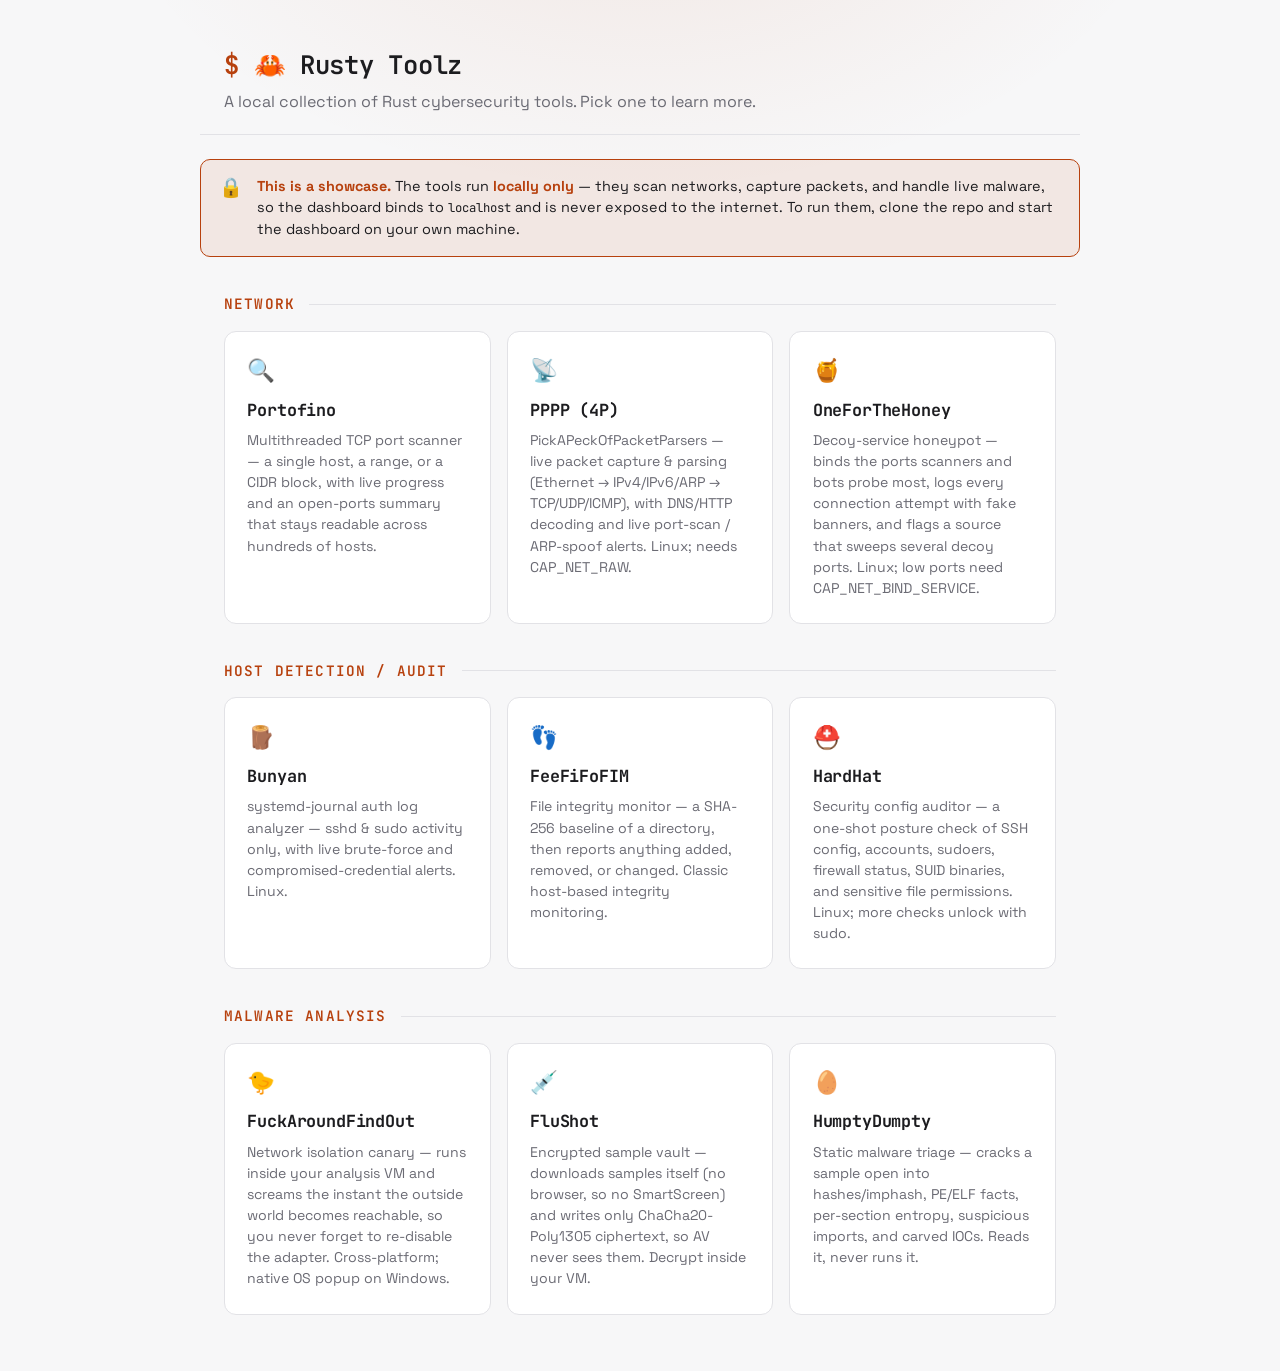
==== site/index.html @ 0afe1839 "Add malware-analysis tools, installers, and static showcase; rebrand to Rusty Toolz New tools (works" ====
<!doctype html>
<html lang="en">
<head>
<meta charset="utf-8">
<meta name="viewport" content="width=device-width, initial-scale=1">
<title>Rusty Toolz</title>
<meta name="description" content="Rusty Toolz — a local collection of Rust cybersecurity tools. Runs locally only.">
<link rel="stylesheet" href="style.css">
<link rel="stylesheet" href="showcase.css">
</head>
<body>
<header>
  <h1>🦀 Rusty Toolz</h1>
  <p>A local collection of Rust cybersecurity tools. Pick one to learn more.</p>
</header>
<div class="showcase-banner">
  <span class="icon">🔒</span>
  <div>
    <strong>This is a showcase.</strong> The tools run <strong>locally only</strong> — they scan networks, capture packets, and handle live malware, so the dashboard binds to <code>localhost</code> and is never exposed to the internet. To run them, clone the repo and start the dashboard on your own machine.
  </div>
</div>
<main>
  <div id="grid"></div>
</main>
<script src="tools.js"></script>
</body>
</html>
---- site/style.css ----
@import url('https://fonts.googleapis.com/css2?family=Space+Grotesk:wght@400;500;600;700&family=JetBrains+Mono:wght@400;500;600;700&display=swap');

:root {
  color-scheme: light dark;
  --bg: #f7f7f8;
  --panel: #ffffff;
  --text: #1c1c1f;
  --muted: #6b6b74;
  --border: #e2e2e6;
  --accent: #b7410e;
  --accent-hover: #9a3609;
  --accent-soft: rgba(183, 65, 14, 0.09);
  --mono-bg: #14151a;
  --mono-text: #d7d7db;
  --ok: #1a7f37;
  --warn: #9a6700;
  --danger: #cf222e;
  --info: #0969da;
  --font-sans: "Space Grotesk", -apple-system, BlinkMacSystemFont, "Segoe UI", Roboto, sans-serif;
  --font-mono: "JetBrains Mono", ui-monospace, SFMono-Regular, Menlo, Consolas, monospace;
}

@media (prefers-color-scheme: dark) {
  :root {
    --bg: #0d0e12;
    --panel: #17181e;
    --text: #ececef;
    --muted: #9a9aa2;
    --border: #2a2b33;
    --accent: #e07a3f;
    --accent-hover: #f08b50;
    --accent-soft: rgba(224, 122, 63, 0.12);
    --mono-bg: #09090c;
    --mono-text: #d7d7db;
    --ok: #3fb950;
    --warn: #d29922;
    --danger: #f85149;
    --info: #58a6ff;
  }
}

* {
  box-sizing: border-box;
}

::selection {
  background: var(--accent-soft);
  color: var(--text);
}

body {
  margin: 0;
  min-height: 100vh;
  background:
    radial-gradient(ellipse 70% 40% at 50% -10%, var(--accent-soft), transparent 60%),
    var(--bg);
  color: var(--text);
  font-family: var(--font-sans);
  line-height: 1.5;
}

a {
  color: inherit;
}

:focus-visible {
  outline: 2px solid var(--accent);
  outline-offset: 2px;
}

h1, h2 {
  font-family: var(--font-mono);
  letter-spacing: -0.01em;
}

header {
  padding: 2.5rem 1.5rem 1.25rem;
  max-width: 880px;
  margin: 0 auto;
  border-bottom: 1px solid var(--border);
}

header h1 {
  margin: 0.35rem 0;
  font-size: 1.6rem;
  font-weight: 600;
}

header h1::before {
  content: "$ ";
  color: var(--accent);
}

header p {
  color: var(--muted);
  margin: 0;
  max-width: 60ch;
}

.back {
  display: inline-flex;
  align-items: center;
  gap: 0.35rem;
  color: var(--muted);
  text-decoration: none;
  font-family: var(--font-mono);
  font-size: 0.82rem;
  padding: 0.25rem 0.6rem;
  border: 1px solid var(--border);
  border-radius: 999px;
  transition: border-color 0.15s ease, color 0.15s ease;
}

.back:hover {
  color: var(--accent);
  border-color: var(--accent);
}

main {
  max-width: 880px;
  margin: 0 auto;
  padding: 2rem 1.5rem 3.5rem;
}

.tool-grid {
  display: grid;
  grid-template-columns: repeat(auto-fill, minmax(240px, 1fr));
  gap: 1rem;
}

.tool-group {
  margin-top: 2.25rem;
}

.tool-group:first-of-type {
  margin-top: 0.25rem;
}

.tool-group-header {
  display: flex;
  align-items: center;
  gap: 0.9rem;
  margin: 0 0 1rem;
  font-family: var(--font-mono);
  font-size: 0.9rem;
  font-weight: 600;
  letter-spacing: 0.08em;
  text-transform: uppercase;
  color: var(--accent);
  white-space: nowrap;
}

.tool-group-header::after {
  content: "";
  flex: 1;
  height: 1px;
  background: var(--border);
}

.tool-card {
  position: relative;
  display: block;
  background: var(--panel);
  border: 1px solid var(--border);
  border-radius: 12px;
  padding: 1.4rem 1.4rem 1.5rem;
  text-decoration: none;
  color: var(--text);
  overflow: hidden;
  transition: border-color 0.15s ease, transform 0.15s ease, box-shadow 0.15s ease;
}

.tool-card::before {
  content: "";
  position: absolute;
  inset: 0 0 auto 0;
  height: 2px;
  background: linear-gradient(90deg, var(--accent), transparent);
  opacity: 0;
  transition: opacity 0.15s ease;
}

.tool-card:hover {
  border-color: var(--accent);
  transform: translateY(-2px);
  box-shadow: 0 8px 24px -12px var(--accent-soft);
}

.tool-card:hover::before {
  opacity: 1;
}

.tool-icon {
  display: inline-flex;
  font-size: 1.4rem;
  margin-bottom: 0.6rem;
}

.tool-card h2 {
  margin: 0 0 0.45rem;
  font-size: 1.05rem;
}

.tool-card p {
  margin: 0;
  color: var(--muted);
  font-size: 0.88rem;
}

form {
  background: var(--panel);
  border: 1px solid var(--border);
  border-radius: 12px;
  padding: 1.5rem;
  display: flex;
  flex-direction: column;
  gap: 1.1rem;
  margin-bottom: 1.5rem;
}

label {
  display: flex;
  flex-direction: column;
  gap: 0.35rem;
  font-size: 0.95rem;
  font-weight: 500;
}

label.toggle {
  flex-direction: row;
  align-items: center;
  gap: 0.5rem;
  font-weight: normal;
}

.hint {
  color: var(--muted);
  font-weight: normal;
  font-size: 0.8rem;
}

input[type="number"],
input[type="text"],
select {
  background: var(--bg);
  border: 1px solid var(--border);
  border-radius: 6px;
  padding: 0.55rem 0.65rem;
  color: var(--text);
  font-family: var(--font-mono);
  font-size: 0.95rem;
  transition: border-color 0.15s ease, box-shadow 0.15s ease;
}

input[type="number"]:focus,
input[type="text"]:focus,
select:focus {
  border-color: var(--accent);
  box-shadow: 0 0 0 3px var(--accent-soft);
}

input[type="checkbox"] {
  accent-color: var(--accent);
}

button {
  align-self: flex-start;
  background: var(--accent);
  color: #fff;
  border: none;
  border-radius: 6px;
  padding: 0.6rem 1.3rem;
  font-family: var(--font-mono);
  font-weight: 600;
  font-size: 0.95rem;
  cursor: pointer;
  transition: background 0.15s ease, transform 0.1s ease, box-shadow 0.15s ease;
}

button::before {
  content: "› ";
  opacity: 0.75;
}

button:hover:not(:disabled) {
  background: var(--accent-hover);
  box-shadow: 0 4px 16px -6px var(--accent-soft);
  transform: translateY(-1px);
}

button:active:not(:disabled) {
  transform: translateY(0);
}

button:disabled {
  opacity: 0.55;
  cursor: default;
}

.button-row {
  display: flex;
  align-self: flex-start;
  gap: 0.75rem;
  flex-wrap: wrap;
}

button.stop {
  align-self: auto;
  background: transparent;
  color: var(--text);
  border: 1px solid var(--border);
}

button.stop::before {
  content: none;
}

button.stop:hover:not(:disabled) {
  border-color: var(--accent);
  color: var(--accent);
  box-shadow: none;
  transform: none;
}

.panels {
  display: grid;
  grid-template-columns: 1fr 1fr;
  gap: 1rem;
}

.panel h2 {
  display: flex;
  align-items: center;
  margin: 0 0 0.6rem;
  font-size: 0.85rem;
  color: var(--muted);
  font-weight: 600;
  text-transform: uppercase;
  letter-spacing: 0.06em;
}

.panel h2::before {
  /* Three dots drawn with radial-gradients into a fixed-width box, rather
     than the more common box-shadow trick — box-shadow paints outside the
     element's own layout box, which here overlapped the label text that
     follows it. A reserved-width box avoids that entirely. */
  content: "";
  display: inline-block;
  width: 38px;
  height: 8px;
  flex-shrink: 0;
  margin-right: 10px;
  background:
    radial-gradient(circle 4px at 4px 4px, #ff5f57 4px, transparent 4.5px),
    radial-gradient(circle 4px at 19px 4px, #febc2e 4px, transparent 4.5px),
    radial-gradient(circle 4px at 34px 4px, #28c840 4px, transparent 4.5px);
}

.log-panel {
  background: var(--mono-bg);
  color: var(--mono-text);
  border: 1px solid var(--border);
  border-radius: 10px;
  padding: 1rem;
  min-height: 200px;
  max-height: 55vh;
  overflow-y: auto;
  white-space: pre-wrap;
  word-break: break-word;
  font-family: var(--font-mono);
  font-size: 0.85rem;
  margin: 0;
  scrollbar-width: thin;
  scrollbar-color: var(--border) transparent;
}

.log-panel::-webkit-scrollbar {
  width: 8px;
}

.log-panel::-webkit-scrollbar-thumb {
  background: var(--border);
  border-radius: 8px;
}

.log-panel:empty::before {
  content: "waiting for output…";
  color: var(--muted);
  opacity: 0.6;
}

.sev-ok {
  color: var(--ok);
}

.sev-warn {
  color: var(--warn);
}

.sev-danger {
  color: var(--danger);
  font-weight: 600;
}

.sev-info {
  color: var(--info);
}

.sev-muted {
  color: var(--muted);
}

@media (max-width: 640px) {
  .panels {
    grid-template-columns: 1fr;
  }
}

/* FuckAroundFindOut — live status pill + breach modal */
.fafo-status-wrap {
  display: flex;
  align-items: center;
  gap: 1rem;
  flex-wrap: wrap;
  margin-bottom: 1.5rem;
}

.status-pill {
  display: inline-flex;
  align-items: center;
  gap: 0.4rem;
  font-family: var(--font-mono);
  font-weight: 600;
  font-size: 0.95rem;
  padding: 0.55rem 1rem;
  border-radius: 999px;
  border: 1px solid var(--border);
  background: var(--panel);
  color: var(--muted);
}

.status-pill.safe {
  color: var(--ok);
  border-color: var(--ok);
  background: color-mix(in srgb, var(--ok) 12%, transparent);
}

.status-pill.exposed {
  color: #fff;
  background: var(--danger);
  border-color: var(--danger);
  animation: fafo-pulse 1.1s ease-in-out infinite;
}

@keyframes fafo-pulse {
  0%, 100% { box-shadow: 0 0 0 0 color-mix(in srgb, var(--danger) 55%, transparent); }
  60% { box-shadow: 0 0 0 10px transparent; }
}

.fafo-modal-overlay {
  position: fixed;
  inset: 0;
  z-index: 50;
  background: rgba(0, 0, 0, 0.6);
  display: flex;
  align-items: center;
  justify-content: center;
  padding: 1.5rem;
}

.fafo-modal-overlay[hidden] {
  display: none;
}

.fafo-modal {
  background: var(--panel);
  border: 2px solid var(--danger);
  border-radius: 14px;
  padding: 1.75rem;
  max-width: 460px;
  width: 100%;
  box-shadow: 0 20px 60px -20px rgba(0, 0, 0, 0.5);
}

.fafo-modal h2 {
  margin: 0 0 0.75rem;
  color: var(--danger);
  font-size: 1.3rem;
}

.fafo-modal p {
  margin: 0 0 0.75rem;
}

.fafo-modal-action {
  font-weight: 600;
}

.fafo-modal button {
  background: var(--danger);
  margin-top: 0.5rem;
}

.fafo-modal button:hover:not(:disabled) {
  background: var(--danger);
  filter: brightness(1.1);
}

/* FluShot — ENCRYPT / DECRYPT tabs */
.tabs {
  display: flex;
  gap: 0.25rem;
  margin-bottom: 1.5rem;
  border-bottom: 1px solid var(--border);
}

.tab {
  align-self: auto;
  background: transparent;
  color: var(--muted);
  border: none;
  border-bottom: 2px solid transparent;
  border-radius: 0;
  padding: 0.65rem 1.2rem;
  font-family: var(--font-mono);
  font-weight: 600;
  letter-spacing: 0.05em;
  cursor: pointer;
}

.tab::before {
  content: none;
}

.tab:hover:not(:disabled) {
  background: transparent;
  color: var(--text);
  box-shadow: none;
  transform: none;
}

.tab.active {
  color: var(--accent);
  border-bottom-color: var(--accent);
}

.tab-panel {
  display: none;
}

.tab-panel.active {
  display: block;
}

/* FluShot — growing list of URL inputs */
.url-list {
  display: flex;
  flex-direction: column;
  gap: 0.5rem;
}

/* FluShot — decrypt tab blob checklist */
.blob-list {
  display: flex;
  flex-direction: column;
  gap: 0.4rem;
  margin: 0.2rem 0;
}

.blob-list label {
  flex-direction: row;
  align-items: center;
  gap: 0.55rem;
  font-family: var(--font-mono);
  font-weight: normal;
  font-size: 0.9rem;
}

.blob-list-empty {
  color: var(--muted);
  font-size: 0.85rem;
}

.vault-callout.danger {
  background: color-mix(in srgb, var(--danger) 10%, transparent);
  border-color: var(--danger);
}

.vault-callout.danger .vault-callout-label,
.vault-callout.danger .vault-callout-path {
  color: var(--danger);
}

/* FluShot — prominent "where files are saved" banner */
.vault-callout {
  display: flex;
  align-items: flex-start;
  gap: 0.85rem;
  background: var(--accent-soft);
  border: 1px solid var(--accent);
  border-radius: 10px;
  padding: 1rem 1.15rem;
  margin-bottom: 1.5rem;
}

.vault-callout-icon {
  font-size: 1.35rem;
  line-height: 1.3;
}

.vault-callout-label {
  font-size: 0.8rem;
  text-transform: uppercase;
  letter-spacing: 0.06em;
  color: var(--muted);
  font-weight: 600;
}

.vault-callout-path {
  display: block;
  font-family: var(--font-mono);
  font-size: 1rem;
  font-weight: 700;
  color: var(--accent);
  word-break: break-all;
  margin: 0.2rem 0 0.4rem;
}

.vault-callout-note {
  font-size: 0.8rem;
  color: var(--muted);
}
---- site/showcase.css ----
/* Static-showcase-only styles, layered on top of the copied dashboard style.css.
   (style.css is a copy of dashboard/static/style.css — if that changes, re-copy.) */

.showcase-banner {
  display: flex;
  align-items: flex-start;
  gap: 0.85rem;
  max-width: 880px;
  margin: 1.5rem auto 0;
  padding: 1rem 1.15rem;
  background: var(--accent-soft);
  border: 1px solid var(--accent);
  border-radius: 10px;
  font-size: 0.9rem;
}

.showcase-banner .icon {
  font-size: 1.2rem;
  line-height: 1.3;
}

.showcase-banner strong {
  color: var(--accent);
}

.showcase-banner code {
  font-family: var(--font-mono);
  font-size: 0.85em;
}

/* Local-only call-to-action, shown big on each tool page. */
.local-cta {
  background: var(--panel);
  border: 1px solid var(--accent);
  border-left-width: 3px;
  border-radius: 10px;
  padding: 1.25rem 1.4rem;
  margin: 0 0 1.75rem;
}

.local-cta h2 {
  margin: 0 0 0.5rem;
  font-size: 1.05rem;
  color: var(--accent);
}

.local-cta p {
  margin: 0 0 0.75rem;
  color: var(--muted);
}

/* Code blocks for usage/instructions (mirrors the dashboard log-panel look). */
.code {
  background: var(--mono-bg);
  color: var(--mono-text);
  border: 1px solid var(--border);
  border-radius: 10px;
  padding: 0.9rem 1rem;
  margin: 0 0 1.25rem;
  overflow-x: auto;
  white-space: pre;
  font-family: var(--font-mono);
  font-size: 0.85rem;
  line-height: 1.55;
}

.code .comment {
  color: var(--muted);
}

/* Tool detail header */
.detail-head {
  display: flex;
  align-items: center;
  gap: 0.75rem;
  margin: 0 0 0.35rem;
}

.detail-head .tool-icon {
  font-size: 1.6rem;
  margin: 0;
}

.detail-head h1 {
  margin: 0;
  font-size: 1.5rem;
  font-family: var(--font-mono);
  font-weight: 600;
}

.detail-head h1::before {
  content: none;
}

.detail-group {
  font-family: var(--font-mono);
  font-size: 0.8rem;
  letter-spacing: 0.06em;
  text-transform: uppercase;
  color: var(--muted);
  margin: 0 0 1.5rem;
}

.detail-blurb {
  color: var(--text);
  margin: 0 0 1.75rem;
  max-width: 70ch;
}

.section-label {
  font-family: var(--font-mono);
  font-size: 0.85rem;
  font-weight: 600;
  letter-spacing: 0.05em;
  text-transform: uppercase;
  color: var(--muted);
  margin: 0 0 0.6rem;
}

/* Prefix reference table */
.prefix-table {
  width: 100%;
  border-collapse: collapse;
  margin: 0 0 1.75rem;
  font-size: 0.88rem;
}

.prefix-table td {
  border-bottom: 1px solid var(--border);
  padding: 0.5rem 0.6rem;
  vertical-align: top;
}

.prefix-table td:first-child {
  font-family: var(--font-mono);
  font-weight: 600;
  color: var(--accent);
  white-space: nowrap;
  width: 1%;
}

.prefix-table td:last-child {
  color: var(--muted);
}

/* Disabled preview button, so a tool page can show the control that would exist. */
button.disabled-preview {
  align-self: auto;
  opacity: 0.5;
  cursor: not-allowed;
  pointer-events: none;
}
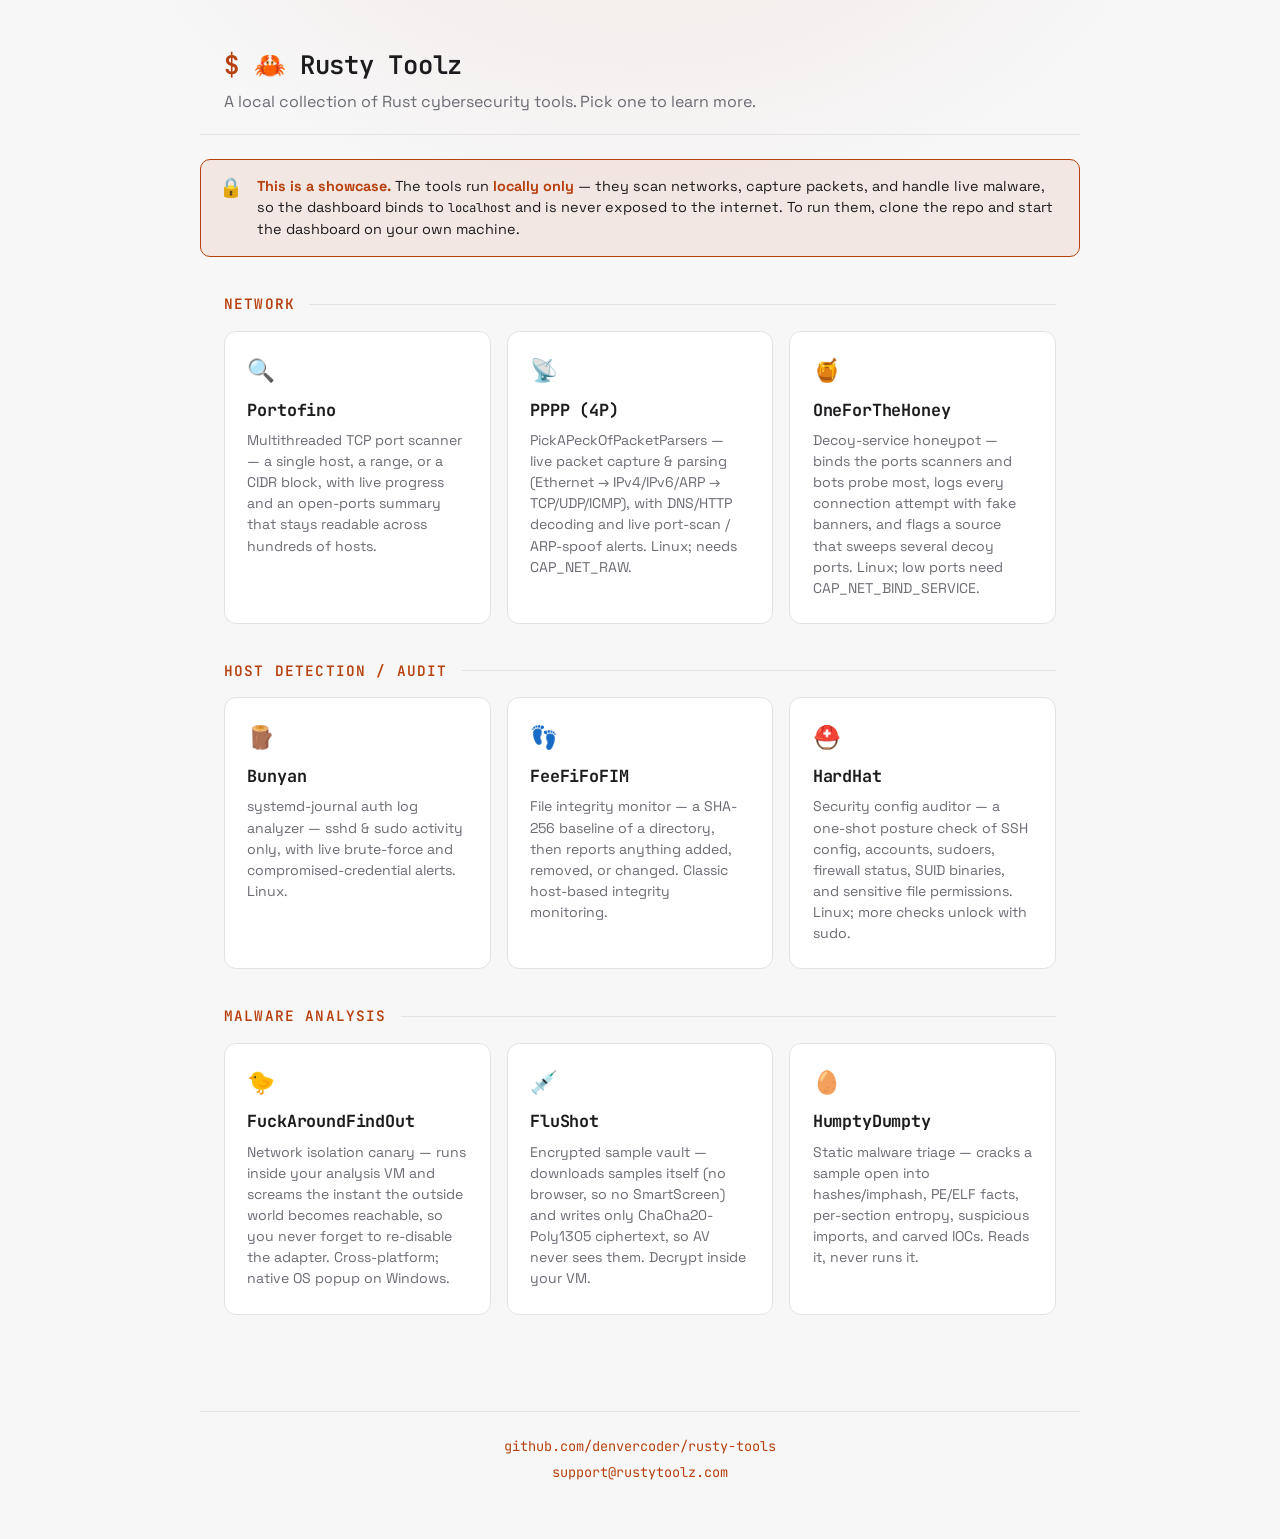
==== commit 80e84abf: "showcase: add crab favicon (SVG)" ====
--- a/site/index.html
+++ b/site/index.html
@@ -5,6 +5,7 @@
 <meta name="viewport" content="width=device-width, initial-scale=1">
 <title>Rusty Toolz</title>
 <meta name="description" content="Rusty Toolz — a local collection of Rust cybersecurity tools. Runs locally only.">
+<link rel="icon" href="favicon.svg" type="image/svg+xml">
 <link rel="stylesheet" href="style.css">
 <link rel="stylesheet" href="showcase.css">
 </head>
--- a/site/showcase.css
+++ b/site/showcase.css
@@ -143,6 +143,29 @@
   color: var(--muted);
 }
 
+/* Footer: repo link + support email, on every page. */
+.site-footer {
+  max-width: 880px;
+  margin: 2.5rem auto 2rem;
+  padding: 1.5rem;
+  border-top: 1px solid var(--border);
+  display: flex;
+  flex-direction: column;
+  align-items: center;
+  gap: 0.4rem;
+  font-family: var(--font-mono);
+  font-size: 0.85rem;
+}
+
+.site-footer a {
+  color: var(--accent);
+  text-decoration: none;
+}
+
+.site-footer a:hover {
+  text-decoration: underline;
+}
+
 /* Disabled preview button, so a tool page can show the control that would exist. */
 button.disabled-preview {
   align-self: auto;
